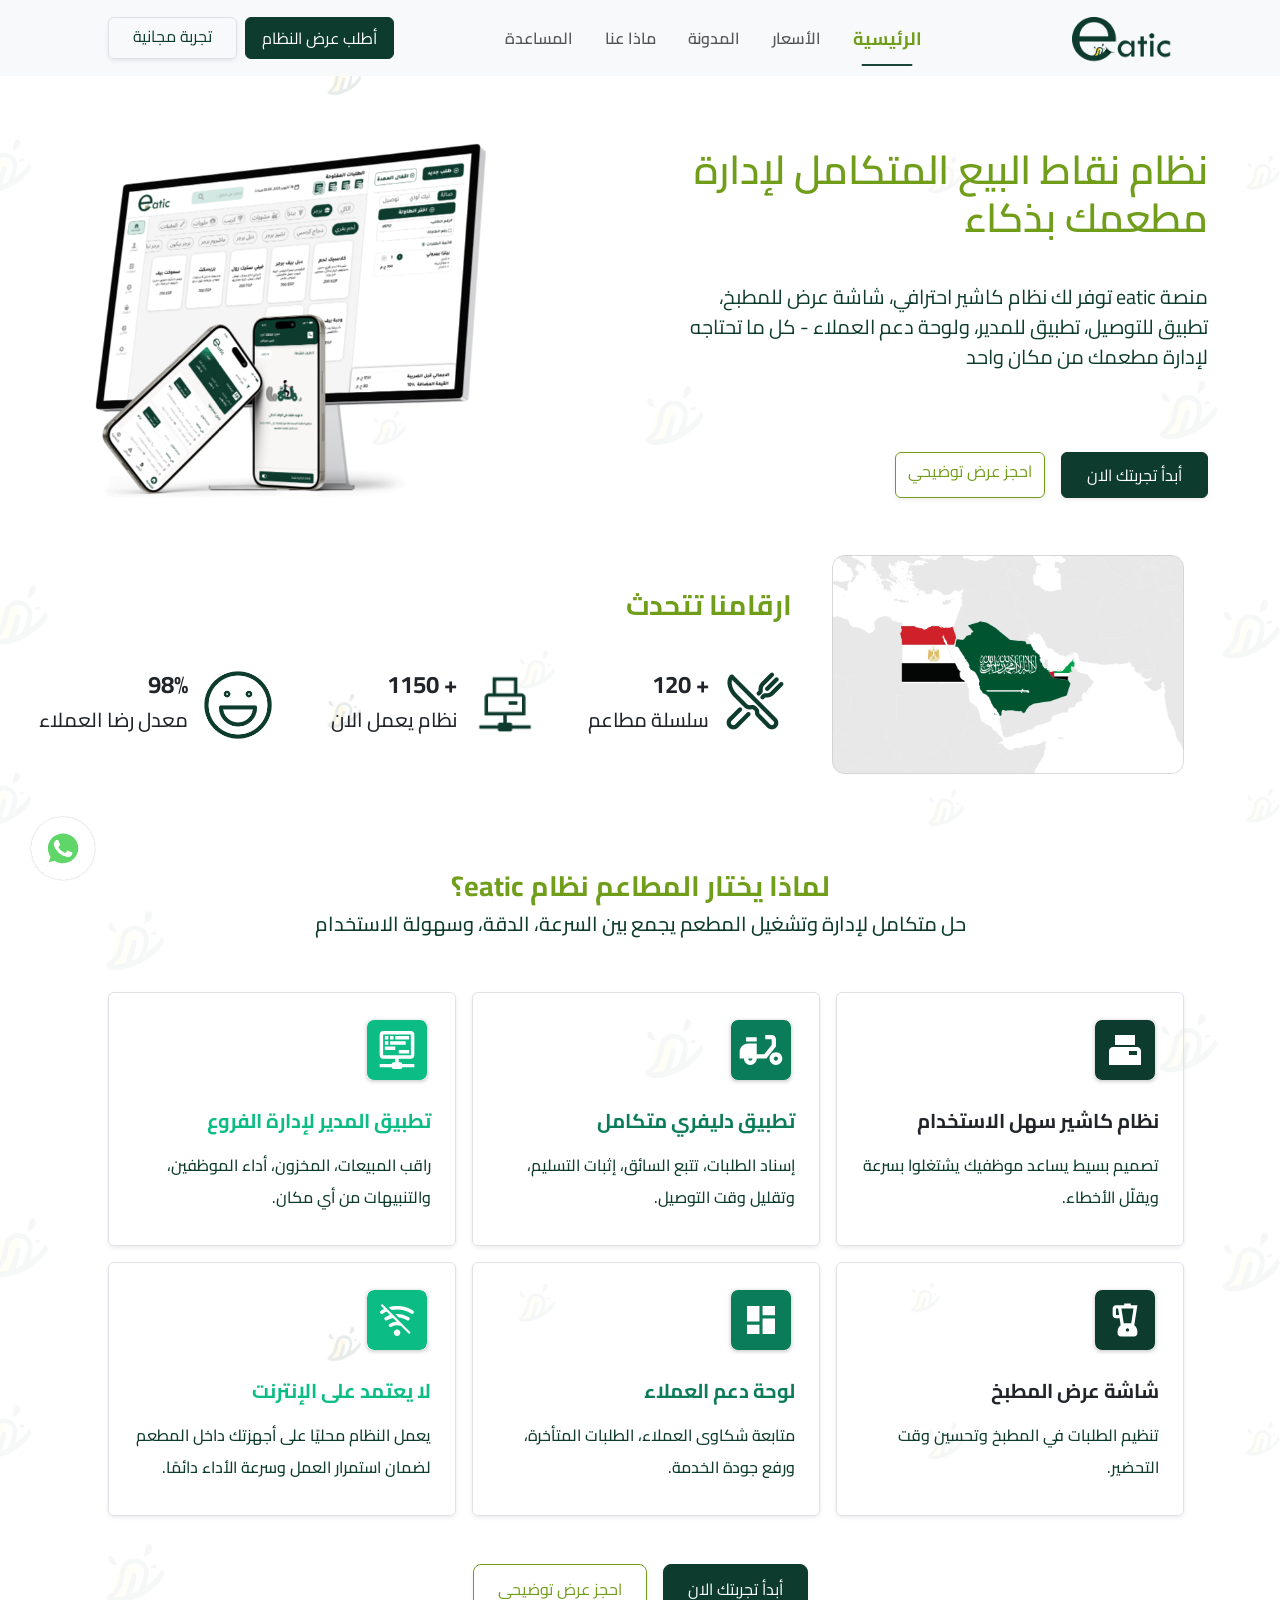
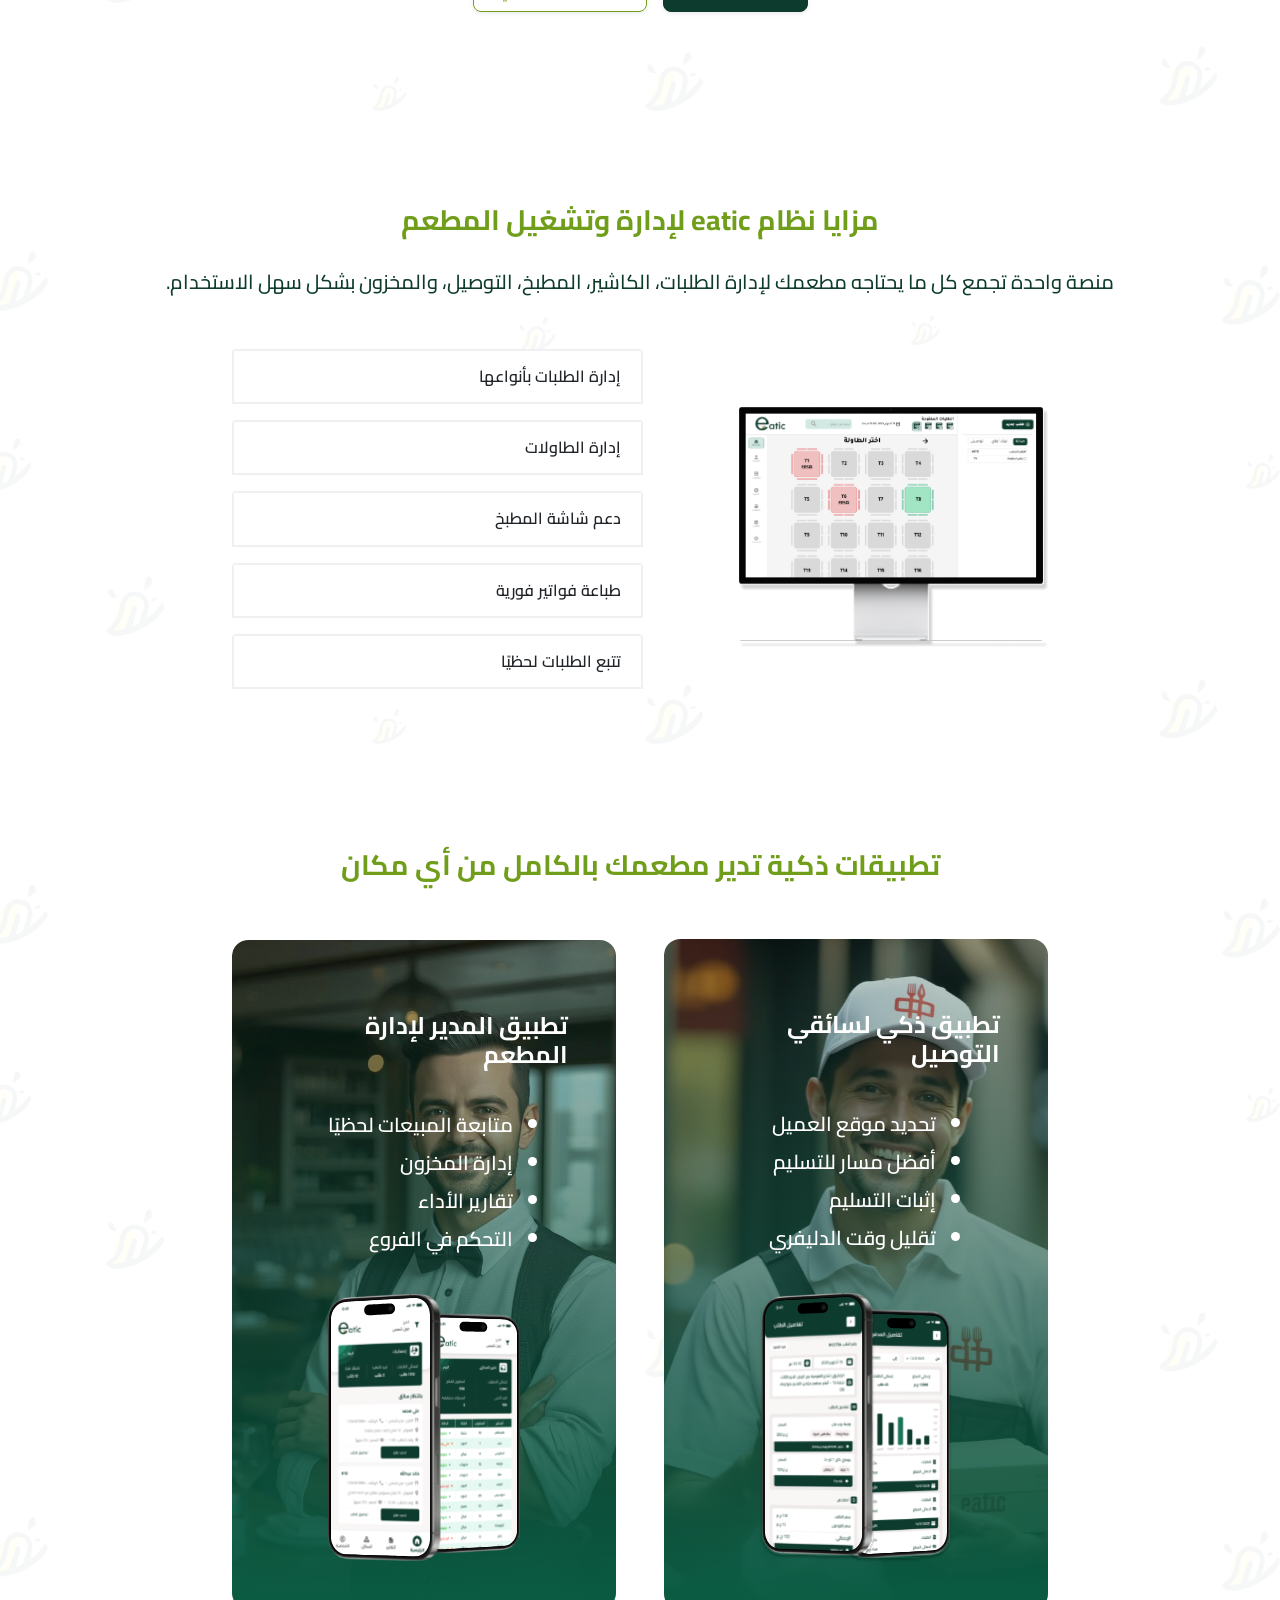
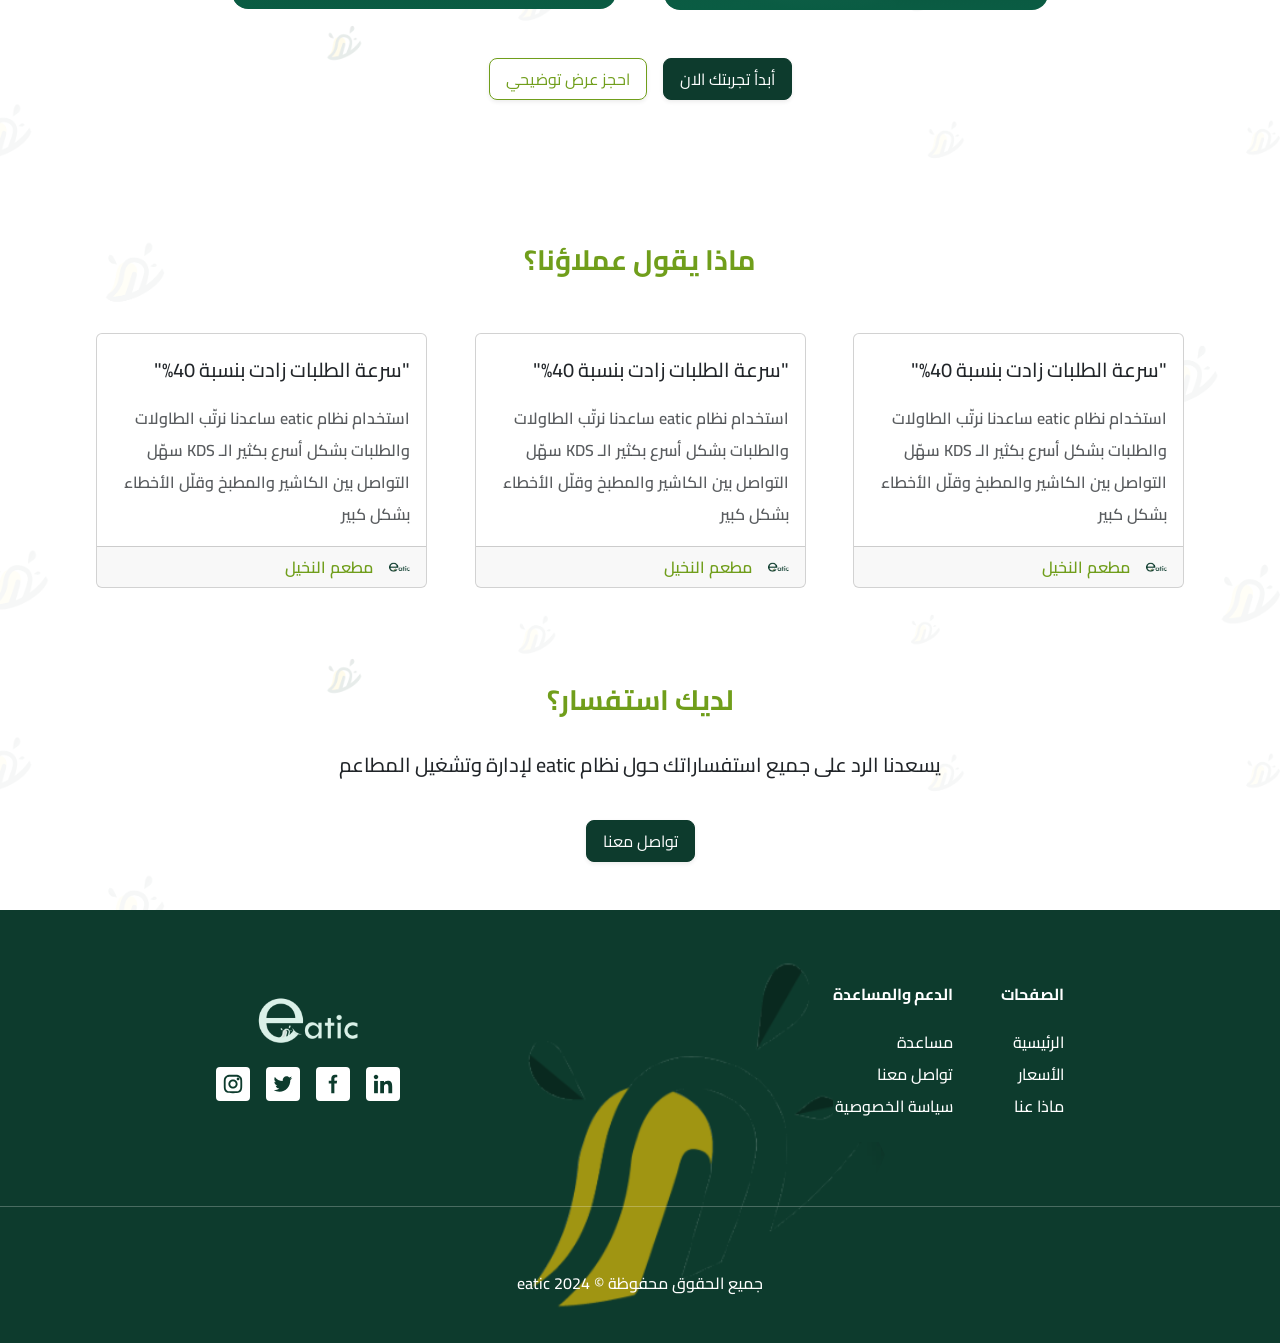
==== index.html @ 649a5062 "add projects" ====
<!DOCTYPE html>
<html lang="en">

<head>
  <meta charset="UTF-8" />
  <link rel="preconnect" href="https://fonts.googleapis.com">
<link rel="preconnect" href="https://fonts.gstatic.com" crossorigin>
<link href="https://fonts.googleapis.com/css2?family=Alegreya:ital,wght@0,400..900;1,400..900&family=Amatic+SC:wght@400;700&family=Cairo:wght@200..1000&family=IBM+Plex+Sans+Arabic:wght@100;200;300;400;500;600;700&family=Open+Sans:ital,wght@0,300..800;1,300..800&family=Roboto:ital,wght@0,100..900;1,100..900&family=Source+Code+Pro:ital,wght@0,200..900;1,200..900&display=swap" rel="stylesheet">
  <link rel="stylesheet" href="css/bootstrap.min.css" />
  <link rel="stylesheet" href="/css/style.css" />
  <title>eatic</title>
</head>

<body>

 




  
    <div id="navbar"></div>
 <a href="https://wa.me/201021179969"
  target="_blank">
  <img src="assets/logos_whatsapp-icon.svg" alt="contact us whatsapp" class="whatsapp-icon" />
 </a>
  <div class="conatiner mt-5">
    <!--Hero Section-->
    <!-- <header
      class="hero d-flex flex-column flex-md-row flex-md-row-reverse justify-content-md-around justify-content-center align-items-center gap-4">
      <div class="box p-md-5">
        <img src="assets/hero_image.png" class="w-100" alt="hero image" />
      </div>

      <div class="left d-flex flex-column justify-content-center p-4 w-fit ">
        <h1 class="text-secondary fw-semibold ">نظام نقاط البيع المتكامل لإدارة مطعمك بذكاء</h1>
        <p class="text-primary fs-5 mt-3">
          منصة eatic توفر لك نظام كاشير احترافي، شاشة عرض للمطبخ، تطبيق للتوصيل،
          تطبيق للمدير، ولوحة دعم العملاء - كل ما تحتاجه لإدارة مطعمك من مكان
          واحد
        </p>
        <div class="d-flex gap-3 mt-5 justify-content-center justify-content-md-start">
          <button class="btn btn-primary btn-lg fw-medium fs-5 px-4 py-2" type="button">
            أبدأ تجربتك الان
          </button>
          <button class="btn btn-outline-success btn-lg fw-medium fs-5 px-4 py-2" type="button">
            احجز عرض توضيحي
          </button>
        </div>
    </header> -->


<header class="hero d-flex flex-column flex-md-row flex-md-row-reverse justify-content-md-around justify-content-center mt-5  pt-5 align-items-center gap-2 gap-md-4">
  <div class="box p-md-5">
    <img src="assets/hero_image.png" class="w-100" alt="hero image">
  </div>

  <div class="left d-flex flex-column justify-content-center p-4 w-fit mb-5 mb-md-2 gap-2 gap-md-3">
    <h1 class="text-secondary fw-semibold">
      نظام نقاط البيع المتكامل لإدارة مطعمك بذكاء
    </h1>

    <p class="text-primary fs-5 mt-3">
      منصة eatic توفر لك نظام كاشير احترافي، شاشة عرض للمطبخ، تطبيق للتوصيل،
      تطبيق للمدير، ولوحة دعم العملاء - كل ما تحتاجه لإدارة مطعمك من مكان واحد
    </p>

    <div class="d-flex gap-2 gap-md-3 mt-5 justify-content-center justify-content-md-start ">
    <button class="btn btn-primary shadow-sm">
      <a href="../pages/price.html" class="text-decoration-none text-white ">أبدأ تجربتك الان</a>
    </button>
    <a href="https://wa.me/201021179969?text=السلام%20عليكم%20%F0%9F%91%8B%0A%0Aحابب%20أحجز%20*موعد%20عرض%20توضيحي%20(ديمو)*%20لنظام%20eatic.%0A%0A%F0%9F%93%85%20المواعيد%20المناسبة%20لي:%0A-%20اليوم%20المفضل:%0A-%20الساعة%20المفضلة:%0A-%20المنطقة%2Fالمدينة:%0A%0A%F0%9F%93%9D%20بياناتي:%0Aالاسم:%0Aاسم%20المطعم:%0Aرقم%20الهاتف:%0Aعدد%20الفروع:%0A%0A%E2%9C%85%20اعمل%20إيه%20قبل%20الموعد:%0A-%20جهّز%20أسئلتك%20(الكاشير%2C%20المطبخ%2C%20التوصيل%2C%20المخزون)%0A-%20حدد%20هل%20الطلب%20هيكون%20داخل%20المطعم%2Fتيك%20أواي%2Fتوصيل%0A-%20قول%20لنا%20لو%20عايز%20الديمو%20اونلاين%20ولا%20زيارة%0A%0A%E2%9D%8C%20متعملش%20إيه:%0A-%20متشاركش%20أي%20بيانات%20حساسة%20زي%20(كلمات%20مرور%2C%20بيانات%20بنكية)%0A-%20متبعتش%20صور%20إيصالات%20فيها%20معلومات%20خاصة%20للعملاء%0A-%20لو%20هتتأخر%20أكتر%20من%2010%20دقايق%20ابعت%20لنا%20قبلها%20%F0%9F%99%8F%0A%0Aفي%20انتظار%20تأكيد%20الموعد%20%E2%9C%85"
  target="_blank" class="btn btn-outline-success shadow-sm">
      احجز عرض توضيحي
    </a>
  </div>
  </div>
</header>


    <!--Hero Section-->

    <!--Numbers Section-->


<div class="numbers d-flex align-items-center justify-content-start me-md-5 pe-md-5 gap-4 mb-5 flex-column flex-md-row">
  <div class="box-number">
    <img src="assets/World Map Pattern.png" class="w-100 me-auto" alt="">
  </div>

  <div class="numbers-content  pe-md-3">
    <h1 class="fs-3 text-secondary fw-bold text-center text-md-end">
      ارقامنا تتحدث
    </h1>

    <div class="items d-flex gap-sm-3 gap-5 pe-sm-2 gap-md-2 mt-5 flex-column flex-sm-row">
      <div class="item d-flex gap-3">
        <div class="item-icon w-25">
          <img src="assets/ion_restaurant-outline.png" class="w-100">
        </div>
        <div class="item-text d-flex flex-column">
          <h3 class="fs-4 fw-bolder">+ 120</h3>
          <h4 class="fs-5">سلسلة مطاعم</h4>
        </div>
      </div>

      <div class="item d-flex gap-3">
        <div class="item-icon w-25">
          <img src="assets/mdi_printer-pos-network-outline.png" class="w-100">
        </div>
        <div class="item-text d-flex flex-column">
          <h3 class="fs-4 fw-bolder">+ 1150</h3>
          <h4 class="fs-5">نظام يعمل الان</h4>
        </div>
      </div>

      <div class="item d-flex gap-3">
        <div class="item-icon w-25">
          <img src="assets/streamline_smiley-happy.png" class="w-100">
        </div>
        <div class="item-text d-flex flex-column">
          <h3 class="fs-4 fw-bolder">98%</h3>
          <h4 class="fs-5">معدل رضا العملاء</h4>
        </div>
      </div>
    </div>
  </div>
</div>


    <!--Numbers Section-->

    <!--why us Section-->

    <!-- <div class="why-us d-flex flex-column justify-content-center  p-5 m-5 ">
      <header class="d-flex flex-column justify-content-center align-content-center text-center gap-4 mb-4">
        <h3 class="text-secondary fw-bold">لماذا يختار المطاعم نظام eatic؟</h3>
        <h5 class=" text-primary">حل متكامل لإدارة وتشغيل المطعم يجمع بين السرعة، الدقة، وسهولة الاستخدام، مع دعم
          محلي وتجربة تشغيل كاملة.</h5>
      </header>
      <div class="items d-flex gap-3 mt-4 flex-wrap">
        <div class="item px-4 py-4 shadow-sm w-3 rounded-2 border border-1 ">
          <img src="assets/mdi_printer-pos.svg" alt="icon">
          <h5 class="mt-4 fs-5 fw-bold">نظام كاشير سهل الاستخدام</h5>
          <h6 class="fs-6 text-primary fw-medium mt-3 lh-lg ">
            تصميم بسيط يساعد موظفيك يشتغلوا بسرعة ويقلّل الأخطاء.
          </h6>
        </div>
        <div class="item px-4 py-4 shadow-sm w-3 rounded-2 border border-1 ">
          <img src="assets/mdi_delivery-dining.svg" alt="icon">
          <h5 class="mt-4 fs-5 fw-bold" style="color: #0B7C59;">تطبيق دليفري متكامل</h5>
          <h6 class="fs-6 text-primary fw-medium mt-3 lh-lg ">
            إسناد الطلبات، تتبع السائق، إثبات التسليم، وتقليل وقت التوصيل.
          </h6>
        </div>
        <div class="item px-4 py-4 shadow-sm w-3 rounded-2 border border-1 ">
          <img src="assets/mdi_network-pos.svg" alt="icon">
          <h5 class="mt-4 fs-5 fw-bold" style="color: #0CBC85;">تطبيق المدير لإدارة الفروع</h5>
          <h6 class="fs-6 text-primary fw-medium mt-3 lh-lg ">
            راقب المبيعات، المخزون، أداء الموظفين، والتنبيهات من أي مكان.
          </h6>
        </div>



        <div class="item px-4 py-4 shadow-sm w-3 rounded-2 border border-1 ">
          <img src="assets/mdi_food-processor.svg" alt="icon">
          <h5 class="mt-4 fs-5 fw-bold">شاشة عرض المطبخ</h5>
          <h6 class="fs-6 text-primary fw-medium mt-3 lh-lg ">
            تنظيم الطلبات في المطبخ وتحسين وقت التحضير.
          </h6>
        </div>
        <div class="item px-4 py-4 shadow-sm w-3 rounded-2 border border-1 ">
          <img src="assets/material-symbols_dashboard.svg" alt="icon">
          <h5 class="mt-4 fs-5 fw-bold" style="color: #0B7C59;">لوحة دعم العملاء</h5>
          <h6 class="fs-6 text-primary fw-medium mt-3 lh-lg ">
            متابعة شكاوى العملاء، الطلبات المتأخرة، ورفع جودة الخدمة.
          </h6>
        </div>
        <div class="item px-4 py-4 shadow-sm w-3 rounded-2 border border-1 ">
          <img src="assets/clarity_no-wifi-solid.svg" alt="icon">
          <h5 class="mt-4 fs-5 fw-bold" style="color: #0CBC85;">لا يعتمد على الإنترنت</h5>
          <h6 class="fs-6 text-primary fw-medium mt-3 lh-lg ">
            يعمل النظام محليًا على أجهزتك داخل المطعم لضمان استمرار العمل وسرعة الأداء دائمًا. </h6>
        </div>
      </div>
      <div class="d-flex gap-3 mt-5 justify-content-center justify-content-md-center">
        <button class="btn btn-primary btn-lg fw-medium fs-5 px-4 py-2" type="button">
          أبدأ تجربتك الان
        </button>
        <button class="btn btn-outline-success btn-lg fw-medium fs-5 px-4 py-2" type="button">
          احجز عرض توضيحي
        </button>
      </div>
    </div> -->
      <div class="why-us d-flex flex-column justify-content-center p-4 p-md-5 m-md-5">
  <div class="text-center gap-4 mb-4">
    <h3 class="text-secondary fw-bold">لماذا يختار المطاعم نظام eatic؟</h3>
    <h5 class="text-primary">
      حل متكامل لإدارة وتشغيل المطعم يجمع بين السرعة، الدقة، وسهولة الاستخدام
    </h5>
  </div>

  <div class="items d-flex gap-3 mt-4 flex-wrap">

  <div class="item px-4 py-4 shadow-sm w-3 rounded-2 border border-1">
    <img src="assets/mdi_printer-pos.svg" alt="icon">
    <h5 class="mt-4 fs-5 fw-bold">نظام كاشير سهل الاستخدام</h5>
    <h6 class="fs-6 text-primary fw-medium mt-3 lh-lg">
      تصميم بسيط يساعد موظفيك يشتغلوا بسرعة ويقلّل الأخطاء.
    </h6>
  </div>

  <div class="item px-4 py-4 shadow-sm w-3 rounded-2 border border-1">
    <img src="assets/mdi_delivery-dining.svg" alt="icon">
    <h5 class="mt-4 fs-5 fw-bold" style="color:#0B7C59">
      تطبيق دليفري متكامل
    </h5>
    <h6 class="fs-6 text-primary fw-medium mt-3 lh-lg">
      إسناد الطلبات، تتبع السائق، إثبات التسليم، وتقليل وقت التوصيل.
    </h6>
  </div>

  <div class="item px-4 py-4 shadow-sm w-3 rounded-2 border border-1">
    <img src="assets/mdi_network-pos.svg" alt="icon">
    <h5 class="mt-4 fs-5 fw-bold" style="color:#0CBC85">
      تطبيق المدير لإدارة الفروع
    </h5>
    <h6 class="fs-6 text-primary fw-medium mt-3 lh-lg">
      راقب المبيعات، المخزون، أداء الموظفين، والتنبيهات من أي مكان.
    </h6>
  </div>

  <div class="item px-4 py-4 shadow-sm w-3 rounded-2 border border-1">
    <img src="assets/mdi_food-processor.svg" alt="icon">
    <h5 class="mt-4 fs-5 fw-bold">شاشة عرض المطبخ</h5>
    <h6 class="fs-6 text-primary fw-medium mt-3 lh-lg">
      تنظيم الطلبات في المطبخ وتحسين وقت التحضير.
    </h6>
  </div>

  <div class="item px-4 py-4 shadow-sm w-3 rounded-2 border border-1">
    <img src="assets/material-symbols_dashboard.svg" alt="icon">
    <h5 class="mt-4 fs-5 fw-bold" style="color:#0B7C59">
      لوحة دعم العملاء
    </h5>
    <h6 class="fs-6 text-primary fw-medium mt-3 lh-lg">
      متابعة شكاوى العملاء، الطلبات المتأخرة، ورفع جودة الخدمة.
    </h6>
  </div>

  <div class="item px-4 py-4 shadow-sm w-3 rounded-2 border border-1">
    <img src="assets/clarity_no-wifi-solid.svg" alt="icon">
    <h5 class="mt-4 fs-5 fw-bold" style="color:#0CBC85">
      لا يعتمد على الإنترنت
    </h5>
    <h6 class="fs-6 text-primary fw-medium mt-3 lh-lg">
      يعمل النظام محليًا على أجهزتك داخل المطعم لضمان استمرار العمل
      وسرعة الأداء دائمًا.
    </h6>
  </div>

</div>


  <div class="d-flex gap-3 mt-5 justify-content-center">
    <a href="price.html" class="btn btn-primary btn-lg shadow-sm">
      
     <span class="fs-6 px-2"> أبدأ تجربتك الان</span>
      

    </a>

    <a href="https://wa.me/201021179969?text=السلام%20عليكم%20%F0%9F%91%8B%0A%0Aحابب%20أحجز%20*موعد%20عرض%20توضيحي%20(ديمو)*%20لنظام%20eatic.%0A%0A%F0%9F%93%85%20المواعيد%20المناسبة%20لي:%0A-%20اليوم%20المفضل:%0A-%20الساعة%20المفضلة:%0A-%20المنطقة%2Fالمدينة:%0A%0A%F0%9F%93%9D%20بياناتي:%0Aالاسم:%0Aاسم%20المطعم:%0Aرقم%20الهاتف:%0Aعدد%20الفروع:%0A%0A%E2%9C%85%20اعمل%20إيه%20قبل%20الموعد:%0A-%20جهّز%20أسئلتك%20(الكاشير%2C%20المطبخ%2C%20التوصيل%2C%20المخزون)%0A-%20حدد%20هل%20الطلب%20هيكون%20داخل%20المطعم%2Fتيك%20أواي%2Fتوصيل%0A-%20قول%20لنا%20لو%20عايز%20الديمو%20اونلاين%20ولا%20زيارة%0A%0A%E2%9D%8C%20متعملش%20إيه:%0A-%20متشاركش%20أي%20بيانات%20حساسة%20زي%20(كلمات%20مرور%2C%20بيانات%20بنكية)%0A-%20متبعتش%20صور%20إيصالات%20فيها%20معلومات%20خاصة%20للعملاء%0A-%20لو%20هتتأخر%20أكتر%20من%2010%20دقايق%20ابعت%20لنا%20قبلها%20%F0%9F%99%8F%0A%0Aفي%20انتظار%20تأكيد%20الموعد%20%E2%9C%85"
  target="_blank" class="btn btn-outline-success btn-lg shadow-sm">
     
           <span class="fs-6 px-2">  احجز عرض توضيحي</span>
    </a>
  </div>
</div>

    <!--why us Section-->

    <!--Featrues Section-->
<div class="featrues d-flex flex-column justify-content-center p-0 m-0 p-md-5 m-md-5 align-items-center">

  <!-- Header -->
  <header class="d-flex flex-column justify-content-center align-content-center text-center gap-4 mt-5 mb-0 px-3">
    <h3 class="text-secondary fw-bold">
      مزايا نظام eatic لإدارة وتشغيل المطعم
    </h3>
    <h5 class="text-primary">
      منصة واحدة تجمع كل ما يحتاجه مطعمك لإدارة الطلبات، الكاشير، المطبخ،
      التوصيل، والمخزون بشكل سهل الاستخدام.
    </h5>
  </header>

  <!-- Content -->
  <div class="content d-flex flex-column flex-md-row gap-5 justify-content-end align-items-center mt-5 w-75">

    <!-- Image -->
    <div class="box w-3 ms-5">
      <img src="assets/Studio-Display.svg" class="w-100" alt="feature image">
    </div>

    <!-- Accordion -->
    <div
      class="accordion accordion-flush w-50 w-100 d-flex flex-column align-items-center"
      id="accordionFlushExample"
    >

      <!-- Item 1 -->
      <div class="accordion-item rounded-4 mb-3 w-100">
        <h2 class="accordion-header">
          <button
            class="accordion-button collapsed fs-6 fw-semibold py-3"
            type="button"
            data-bs-toggle="collapse"
            data-bs-target="#flush-manage"
            aria-expanded="false"
            aria-controls="flush-manage"
          >
            إدارة الطلبات بأنواعها
          </button>
        </h2>
        <div
          id="flush-manage"
          class="accordion-collapse collapse"
          data-bs-parent="#accordionFlushExample"
        >
          <div class="accordion-body bg-primary text-white px-3 py-4 rounded-bottom-3">
            عرض الطاولات، متابعة الحالة، وتحسين سرعة الخدمة داخل المطعم.
            <img
              src="assets/Studio-Display.svg"
              class="w-75 me-auto ms-auto mt-5 pt-2 mobile-iamge"
              alt="feature image"
            >
          </div>
        </div>
      </div>

      <!-- Item 2 -->
      <div class="accordion-item rounded-4 mb-3 w-100">
        <h2 class="accordion-header">
          <button
            class="accordion-button collapsed fs-6 fw-semibold py-3"
            type="button"
            data-bs-toggle="collapse"
            data-bs-target="#flush-table"
            aria-expanded="false"
            aria-controls="flush-table"
          >
            إدارة الطاولات
          </button>
        </h2>
        <div
          id="flush-table"
          class="accordion-collapse collapse"
          data-bs-parent="#accordionFlushExample"
        >
          <div class="accordion-body bg-primary text-white px-3 py-4 rounded-bottom-3">
            عرض الطاولات، متابعة الحالة، وتحسين سرعة الخدمة داخل المطعم.
            <img
              src="assets/Studio-Display.svg"
              class="w-75 me-auto ms-auto mt-5 pt-2 mobile-iamge"
              alt="feature image"
            >
          </div>
        </div>
      </div>

      <!-- Item 3 -->
      <div class="accordion-item rounded-4 mb-3 w-100">
        <h2 class="accordion-header">
          <button
            class="accordion-button collapsed fs-6 fw-semibold py-3"
            type="button"
            data-bs-toggle="collapse"
            data-bs-target="#flush-kitchen"
            aria-expanded="false"
            aria-controls="flush-kitchen"
          >
            دعم شاشة المطبخ
          </button>
        </h2>
        <div
          id="flush-kitchen"
          class="accordion-collapse collapse"
          data-bs-parent="#accordionFlushExample"
        >
          <div class="accordion-body bg-primary text-white px-3 py-4 rounded-bottom-3">
            تنظيم الطلبات في المطبخ وتحسين وقت التحضير.
            <img
              src="assets/Studio-Display.svg"
              class="w-75 me-auto ms-auto mt-5 pt-2 mobile-iamge"
              alt="feature image"
            >
          </div>
        </div>
      </div>

      <!-- Item 4 -->
      <div class="accordion-item rounded-4 mb-3 w-100">
        <h2 class="accordion-header">
          <button
            class="accordion-button collapsed fs-6 fw-semibold py-3"
            type="button"
            data-bs-toggle="collapse"
            data-bs-target="#flush-print"
            aria-expanded="false"
            aria-controls="flush-print"
          >
            طباعة فواتير فورية
          </button>
        </h2>
        <div
          id="flush-print"
          class="accordion-collapse collapse"
          data-bs-parent="#accordionFlushExample"
        >
          <div class="accordion-body bg-primary text-white px-3 py-4 rounded-bottom-3">
            طباعة تلقائية وسريعة للفواتير دون تأخير.
            <img
              src="assets/Studio-Display.svg"
              class="w-75 me-auto ms-auto mt-5 pt-2 mobile-iamge"
              alt="feature image"
            >
          </div>
        </div>
      </div>

      <!-- Item 5 -->
      <div class="accordion-item rounded-4 mb-3 w-100">
        <h2 class="accordion-header">
          <button
            class="accordion-button collapsed fs-6 fw-semibold py-3"
            type="button"
            data-bs-toggle="collapse"
            data-bs-target="#flush-track"
            aria-expanded="false"
            aria-controls="flush-track"
          >
            تتبع الطلبات لحظيًا
          </button>
        </h2>
        <div
          id="flush-track"
          class="accordion-collapse collapse"
          data-bs-parent="#accordionFlushExample"
        >
          <div class="accordion-body bg-primary text-white px-3 py-4 rounded-bottom-3">
            متابعة الطلبات لحظة بلحظة من الكاشير إلى التسليم.
            <img
              src="assets/Studio-Display.svg"
              class="w-75 me-auto ms-auto mt-5 pt-2 mobile-iamge"
              alt="feature image"
            >
          </div>
        </div>
      </div>

    </div>
  </div>
</div>


    <!--Featrues Section-->





    <!--Mange Section-->
   <!-- Mange Section -->
<div class="d-flex flex-column justify-content-center align-content-center text-center gap-4 mb-4 mt-5 pt-5">
  <h3 class="text-secondary fw-bold">
    تطبيقات ذكية تدير مطعمك بالكامل من أي مكان
  </h3>
</div>

<div class="d-flex flex-column flex-md-row align-items-center justify-content-center gap-5 mb-5 mt-5">

  <!-- Delivery App -->
  <div class="delivery d-flex flex-column pt-4 align-items-center text-white gap-4 justify-content-center overflow-hidden py-5 rounded-4">
    <h5 class="mt-5 fs-4 px-5 fw-bold">
      تطبيق ذكي لسائقي التوصيل
    </h5>

    <ul class="">
      <li class="fs-5 pt-2 fw-semibold ">تحديد موقع العميل</li>
      <li class="fs-5 pt-2 fw-semibold ">أفضل مسار للتسليم</li>
      <li class="fs-5 pt-2 fw-semibold ">إثبات التسليم</li>
      <li class="fs-5 pt-2 fw-semibold ">تقليل وقت الدليفري</li>
    </ul>

    <div class="con w-50 position-relative">
      <img
        src="assets/deliveryapps.svg"
        alt="delivery app"
        class="position-relative hover-apps w-100"
      >
    </div>
  </div>

  <!-- Manager App -->
  <div class="manger d-flex flex-column pt-4 align-items-center text-white gap-4 justify-content-center overflow-hidden py-5 rounded-4">
    <h5 class="mt-5 fs-4 px-5 fw-bold">
      تطبيق المدير لإدارة المطعم
    </h5>

    <ul class="">
      <li class="fs-5 pt-2 fw-semibold ">متابعة المبيعات لحظيًا</li>
      <li class="fs-5 pt-2 fw-semibold ">إدارة المخزون</li>
      <li class="fs-5 pt-2 fw-semibold ">تقارير الأداء</li>
      <li class="fs-5 pt-2 fw-semibold ">التحكم في الفروع</li>
    </ul>

    <div class="con w-50 position-relative">
      <img
        src="assets/mangerapps.svg"
        alt="manager app"
        class="position-relative hover-apps w-100"
      >
    </div>
  </div>

</div>

<!-- Buttons -->
<div class="d-flex gap-3 mt-5 justify-content-center mb-5 pb-5">
  <a href="price.html" class="btn btn-primary btn-lg fw-normal fs-6 shadow-sm">
    أبدأ تجربتك الان
  </a>
  <a
    href="https://wa.me/201021179969?text=السلام%20عليكم%20%F0%9F%91%8B%0A%0Aحابب%20أحجز%20*موعد%20عرض%20توضيحي%20(ديمو)*%20لنظام%20eatic.%0A%0A%F0%9F%93%85%20المواعيد%20المناسبة%20لي:%0A-%20اليوم%20المفضل:%0A-%20الساعة%20المفضلة:%0A-%20المنطقة%2Fالمدينة:%0A%0A%F0%9F%93%9D%20بياناتي:%0Aالاسم:%0Aاسم%20المطعم:%0Aرقم%20الهاتف:%0Aعدد%20الفروع:%0A%0A%E2%9C%85%20اعمل%20إيه%20قبل%20الموعد:%0A-%20جهّز%20أسئلتك%20(الكاشير%2C%20المطبخ%2C%20التوصيل%2C%20المخزون)%0A-%20حدد%20هل%20الطلب%20هيكون%20داخل%20المطعم%2Fتيك%20أواي%2Fتوصيل%0A-%20قول%20لنا%20لو%20عايز%20الديمو%20اونلاين%20ولا%20زيارة%0A%0A%E2%9D%8C%20متعملش%20إيه:%0A-%20متشاركش%20أي%20بيانات%20حساسة%20زي%20(كلمات%20مرور%2C%20بيانات%20بنكية)%0A-%20متبعتش%20صور%20إيصالات%20فيها%20معلومات%20خاصة%20للعملاء%0A-%20لو%20هتتأخر%20أكتر%20من%2010%20دقايق%20ابعت%20لنا%20قبلها%20%F0%9F%99%8F%0A%0Aفي%20انتظار%20تأكيد%20الموعد%20%E2%9C%85"
  target="_blank"
    class="btn btn-outline-success btn-lg fw-normal fs-6 shadow-sm"
  >
    احجز عرض توضيحي
  </a>
</div>

    <!--Mange Section-->
    <!--Clints Section-->
      <!-- Clients Section -->
<div class="d-flex flex-column justify-content-center align-content-center text-center gap-4 mb-4 mt-5 pt-5">
  <h3 class="text-secondary fw-bold">
    ماذا يقول عملاؤنا؟
  </h3>
</div>

<div class="d-flex gap-5 flex-column flex-md-row align-items-center justify-content-center mx-4 p-0 mt-md-5 mx-md-5 px-md-5">

  <!-- Card 1 -->
  <div class="card w-100 w-3 p-0">
    <div class="card-body p-2">
      <h5 class="card-title px-2 py-3">
        "سرعة الطلبات زادت بنسبة 40%"
      </h5>
      <h6 class="card-subtitle mb-2 text-body-secondary px-2 fs-6 lh-lg fw-semibold">
        استخدام نظام eatic ساعدنا نرتّب الطاولات والطلبات بشكل أسرع بكثير
        الـ KDS سهّل التواصل بين الكاشير والمطبخ وقلّل الأخطاء بشكل كبير
      </h6>
    </div>

    <div class="card-footer text-body-secondary d-flex align-items-center gap-3">
      <img src="assets/logo.png" class="logoClint" alt="client logo">
      <p class="m-0 fw-semibold text-secondary">
        مطعم النخيل
      </p>
    </div>
  </div>

  <!-- Card 2 -->
  <div class="card w-100 w-3 p-0">
    <div class="card-body p-2">
      <h5 class="card-title px-2 py-3">
        "سرعة الطلبات زادت بنسبة 40%"
      </h5>
      <h6 class="card-subtitle mb-2 text-body-secondary px-2 fs-6 lh-lg fw-semibold">
        استخدام نظام eatic ساعدنا نرتّب الطاولات والطلبات بشكل أسرع بكثير
        الـ KDS سهّل التواصل بين الكاشير والمطبخ وقلّل الأخطاء بشكل كبير
      </h6>
    </div>

    <div class="card-footer text-body-secondary d-flex align-items-center gap-3">
      <img src="assets/logo.png" class="logoClint" alt="client logo">
      <p class="m-0 fw-semibold text-secondary">
        مطعم النخيل
      </p>
    </div>
  </div>

  <!-- Card 3 -->
  <div class="card w-100 w-3 p-0">
    <div class="card-body p-2">
      <h5 class="card-title px-2 py-3">
        "سرعة الطلبات زادت بنسبة 40%"
      </h5>
      <h6 class="card-subtitle mb-2 text-body-secondary px-2 fs-6 lh-lg fw-semibold">
        استخدام نظام eatic ساعدنا نرتّب الطاولات والطلبات بشكل أسرع بكثير
        الـ KDS سهّل التواصل بين الكاشير والمطبخ وقلّل الأخطاء بشكل كبير
      </h6>
    </div>

    <div class="card-footer text-body-secondary d-flex align-items-center gap-3">
      <img src="assets/logo.png" class="logoClint" alt="client logo">
      <p class="m-0 fw-semibold text-secondary">
        مطعم النخيل
      </p>
    </div>
  </div>

</div>


    <!--Clints Section-->


    <!--Contact Section-->

    <!-- Contact Section -->
<div class="d-flex flex-column justify-content-center align-content-center align-items-center text-center gap-4 mb-4 mt-5 pt-5">
  <h3 class="text-secondary fw-bold">
    لديك استفسار؟
  </h3>

  <p class="text-btn-primary fw-medium fs-5 px-3 mx-md-5">
    يسعدنا الرد على جميع استفساراتك حول نظام eatic لإدارة وتشغيل المطاعم
  </p>

  <button
    class="btn btn-primary btn-lg fw-meduim fs-6 shadow-sm w-auto"
    type="button"
    onclick="openTrialModal()"
  >
    تواصل معنا
  </button>
</div>

    <!--Contact Section-->
  </div>

  <div id="footer"></div>


  <script src="js/scroll-animations.js"></script>
  <script src="js/include.js"></script>
  <script src="js/main.js"></script>
  <script src="js/active-link.js"></script>
  <script src="js/bootstrap.bundle.min.js"></script>
</body>

</html>
---- css/style.css ----
.whatsapp-icon{
     position: fixed;
    left: 30px;
    bottom: 19px;
    width: 66px;
}

:root {
 --bs-primary: #0D3B2D;
  --bs-primary-rgb: 13, 59, 45;

  --bs-secondary: #709E1B;
  --bs-secondary-rgb: 112, 158, 27;

  --bs-font-sans-serif: 'Cairo', sans-serif;

 
  color-scheme: light;

  line-height: 1.5;
  font-weight: 400;
     direction: rtl;
  color: rgba(255, 255, 255, 0.87);
}
.btn-primary {
  --bs-btn-bg: var(--bs-primary);
  --bs-btn-border-color: var(--bs-primary);
  --bs-btn-hover-bg: #0b2f24;
  --bs-btn-hover-border-color: #0b2f24;
  --bs-btn-active-bg: #09251c;
  --bs-btn-active-border-color: #09251c;
}

.btn-outline-success {
  --bs-btn-color: #709E1B;
  --bs-btn-border-color: #709E1B;
  --bs-btn-hover-bg: #709E1B;
  --bs-btn-hover-border-color: #709E1B;
  --bs-btn-hover-color: #fff;
}


.bg-primary {
  background-color: var(--bs-primary) !important;
}

.bg-secondary {
  background-color: var(--bs-secondary) !important;
}


.text-primary {
  color: var(--bs-primary) !important;
}

.text-secondary {
  color: var(--bs-secondary) !important;
}


.navbar-nav .nav-link.active, .navbar-nav .nav-link.show{
     color: #709E1B !important;
     font-weight: 700 !important;   
}


.w-3{
     width: 32%;
}

.navbar-nav .nav-link.active, .navbar-nav .nav-link.show{
     font-size: large;
     font-weight: 500;
}
img.logo {
    width: 100px;
}


body{
     background-image: url('/assets/bg_hero.png');
     background-repeat: repeat-y;
     background-clip: border-box;
     background-position: right center;
     background-size: contain;
     font-family: var(--bs-font-sans-serif);
     
}



div.box{
     width:38%;
}
div.box-number{
     width:32%;
}


div.left{
         width: 45%;
}


header.hero div.left div.d-flex button{
  padding: 10px 25px;

}

button:hover,
.btn:hover{
      transform: scale(1.05) !important;
      transition: all 0.4s linear !important;
      background-color: #709E1B !important;
      color: #fff !important;
      border: none !important;
}


.accordion-button::after{
     content: '';
     display: none;
}


.accordion-header{
     
     border: 2px solid #eff0f1;
     border-radius: 3px !important;
}
.accordion-item{
     border:none !important
}

.accordion-header button:hover{
     transform:scale(1); ;
      box-shadow: 0 0px 10px #365067;
      transition: all 0.3s linear;
      background-color: #709E1B !important;
      border-radius: 4px;
      border: 3px !important;
      color: white;
}

.accordion-item :not(.collapsed){
     background-color: #0D3B2D !important;
     color: white !important;
     border-radius: 4px 4px 0px 0px !important;
     
}

.accordion-body{
     background-image: url('/assets/brand.svg');
     background-repeat: no-repeat;
     background-position: center left;
    
}


.mobile-iamge{
     display: none;
}
 .featrues div.box{
     width:75%;
}

.delivery{
     background-image: url('/assets/bg_delivery.svg');
     

}

.manger{
     background-image: url('/assets/bg_manger.svg');
     
}

.manger,.delivery{
     background-size: cover;
     background-repeat: no-repeat;
     width: 30%;
}

.hover-apps:hover {
     transform: scale(1.05);
     transition: all .3s linear;
     
}

.logoClint{
     width:7%;
}


footer{
     background-image: url('/assets/brand.svg');
     background-repeat: no-repeat;
     background-position: center;
     background-size: contain;
     
}






header.hero-price{
     
     margin: 120px 0px  30px 0px!important;
}



.nav-pills .nav-link.active{
     border-radius: 55px !important;
     padding-inline: 30px;
}



div.most-saller {
  position: relative;
  z-index: 1;
}

.most-saller::before {
  content: "";
  position: absolute;
  inset: 0;
  background-image: url('/assets/brand.svg');
  background-repeat: no-repeat;
  background-position: center;
  background-size: 50%;
  opacity: 0.25;
  z-index: -1;
  pointer-events: none;
}


input::placeholder {
  text-align: right;
}

.form-select {
     direction: rtl !important;
    background-position: left 0.75rem center !important;
    padding-left: 1rem !important;
    padding-right: 0.75rem !important;
}

.navbar .nav-link {
  position: relative;
  transition: color 0.25s ease, transform 0.25s ease;
  color: var(--bs-navbar-color);
}
.navbar .nav-link::after {
  content: "";
  position: absolute;
  left: 50%;
  bottom: -6px;
  transform: translateX(-50%) scaleX(0);
  transform-origin: center;
  width: 60%;
  height: 2px;
  background: var(--bs-primary);
  transition: transform 0.25s ease;
  border-radius: 2px;
  opacity: 0.95;
}
.navbar .nav-link:hover {
  color: var(--bs-secondary);
}
.navbar .nav-link:hover::after,
.navbar .nav-link.active::after {
  transform: translateX(-50%) scaleX(1);
}

.navbar .nav-link:hover {
  transform: translateY(-2px);
}



.custom-number-input {
  position: relative;
  direction: rtl;
}

.custom-number-input input {
  padding-left: 40px; 
  height: 44px;
}

.custom-number-input input::-webkit-inner-spin-button,
.custom-number-input input::-webkit-outer-spin-button {
  -webkit-appearance: none;
  margin: 0;
}
.custom-number-input input {
  -moz-appearance: textfield;
}


input[type="number"]::-webkit-inner-spin-button,
input[type="number"]::-webkit-outer-spin-button {
  -webkit-appearance: none;
  margin: 0;
}

input[type="number"] {
  -moz-appearance: textfield;
}



.custom-number-input .arrows button {
  background: transparent;
  border: none;
  padding: 2px;
  cursor: pointer;
}

.custom-number-input .arrows img {
  width: 14px;
  height: 14px;
}



input.rname {
         padding-left: 0px;
}



.phone-container-ltr {
  direction: ltr;
  width: 75%;
}

.phone-input-rtl {
  direction: rtl;
  text-align: right;
  padding-left: 50px !important; /* مساحة العلم */
}

.react-tel-input .flag-dropdown {
  left: 0 !important;
  right: auto !important;
}

.react-tel-input .form-control {
  height: 48px;
}





@media screen and (max-width: 768px) {
     div.box{
          width:80%;
     }
     div.box-number{
          width:80%;
     }
     div.left{
          width: 100%;
          text-align: center;
     }

     .mobile-iamge{
          display: block;
          width: 60% !important;
     }
     div.numbers div.box{
     width: 80%;
     }

     div.content div.box{
          display: none;
     }



     div.most-saller{
          width: 80%;
     }

     div.most-saller{
          width: 80%;
          margin-top: 30px;
     }
     div.pri{
          width: 80% !important;
     }
    
}


@media screen and (max-width: 992px){
         .w-3{
     width: 100%;
}
 .delivery,.manger{
          width: 90% !important;
     }
}
/* ------------------------------ */
/* Scroll-on-view animations ⚡️ */
/* Lightweight, uses IntersectionObserver and transforms only for best performance */

.animate-on-scroll{
  opacity: 0;
  transform: translateY(20px);
  transition: opacity 600ms cubic-bezier(.2,.8,.2,1), transform 600ms cubic-bezier(.2,.8,.2,1);
  will-change: opacity, transform;
}

/* direction / type modifiers */
.animate-on-scroll[data-animate="fade-left"]{ transform: translateX(-20px); }
.animate-on-scroll[data-animate="fade-right"]{ transform: translateX(20px); }
.animate-on-scroll[data-animate="zoom-in"]{ transform: scale(0.95); }

/* visible state */
.animate-on-scroll.in-view{
  opacity: 1;
  transform: none;
}

/* respect reduced motion */
@media (prefers-reduced-motion: reduce){
  .animate-on-scroll, .animate-on-scroll.in-view{
    transition: none !important;
    transform: none !important;
    opacity: 1 !important;
  }
}

/* small helper for stagger via data-delay, e.g. data-delay="100ms" */
.animate-on-scroll[data-delay]{
  transition-delay: var(--scroll-delay, 0ms);
}
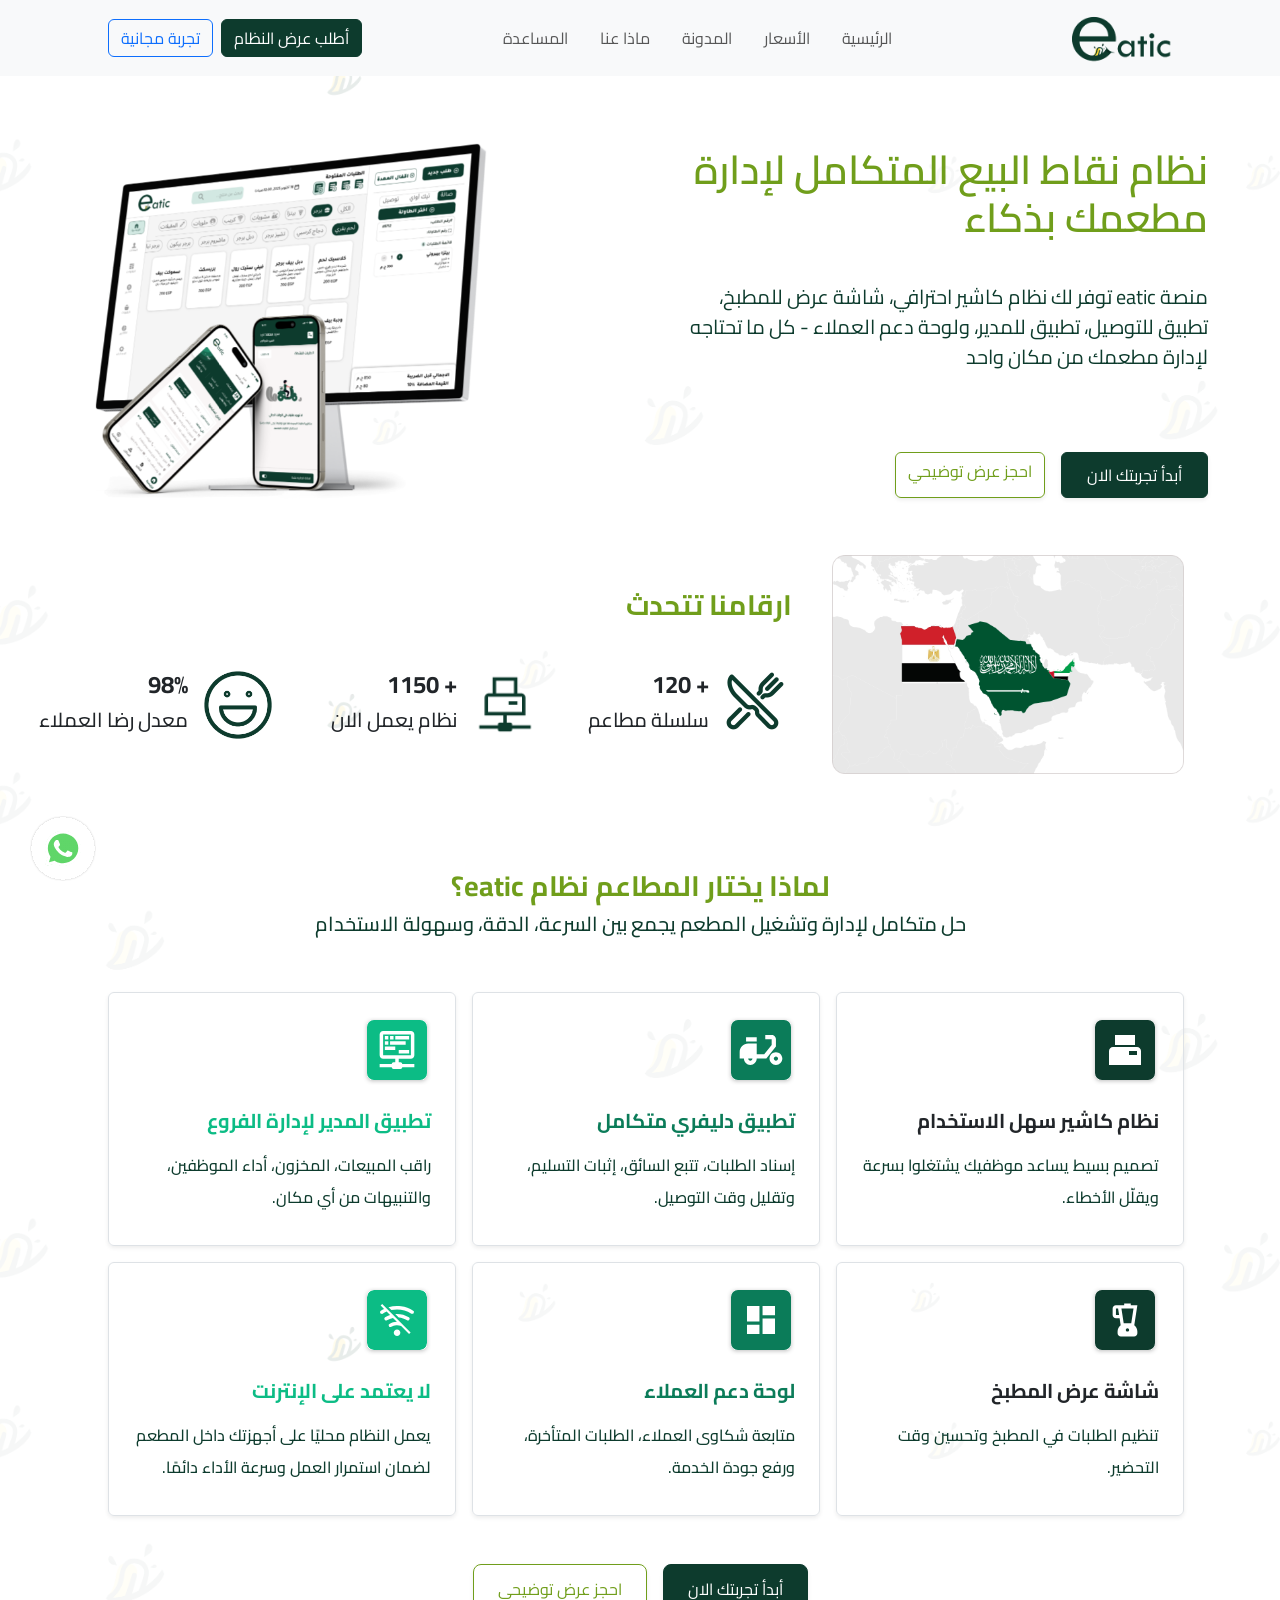
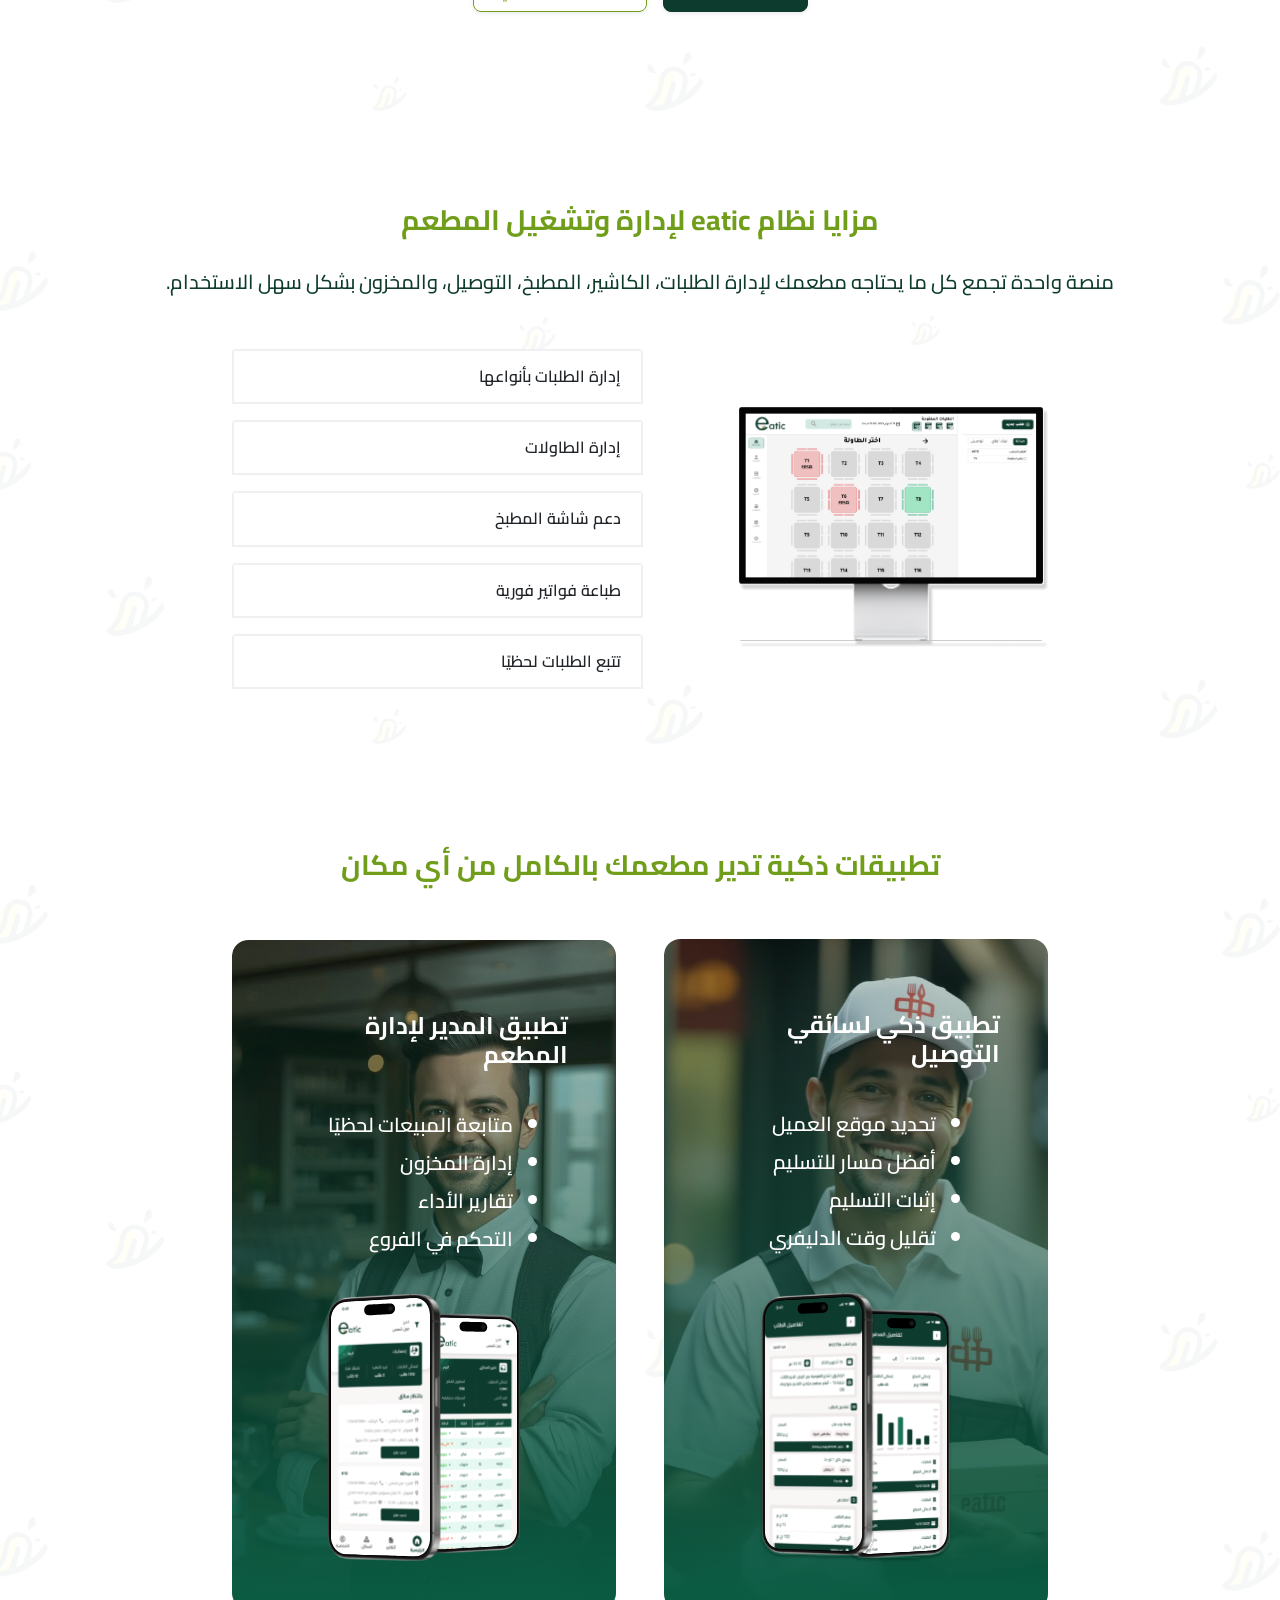
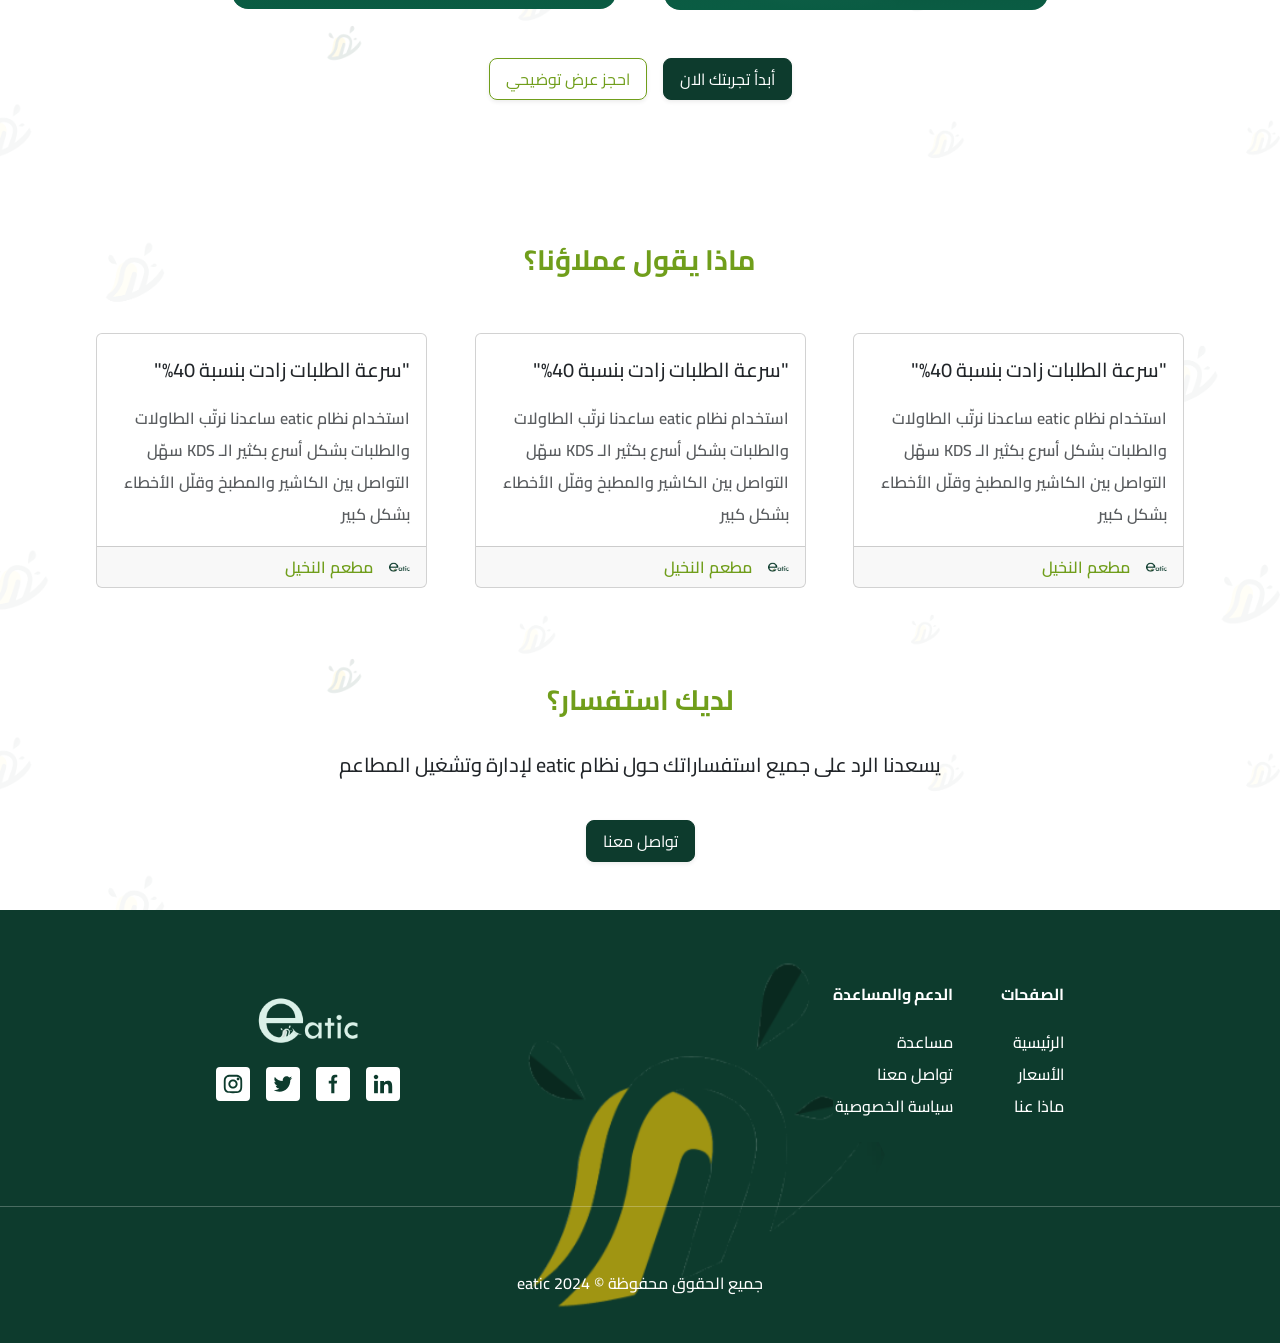
==== commit 59527252: "change some  paths" ====
--- a/index.html
+++ b/index.html
@@ -1,13 +1,13 @@
 <!DOCTYPE html>
-<html lang="en">
+<html lang="ar">
 
 <head>
   <meta charset="UTF-8" />
   <link rel="preconnect" href="https://fonts.googleapis.com">
 <link rel="preconnect" href="https://fonts.gstatic.com" crossorigin>
 <link href="https://fonts.googleapis.com/css2?family=Alegreya:ital,wght@0,400..900;1,400..900&family=Amatic+SC:wght@400;700&family=Cairo:wght@200..1000&family=IBM+Plex+Sans+Arabic:wght@100;200;300;400;500;600;700&family=Open+Sans:ital,wght@0,300..800;1,300..800&family=Roboto:ital,wght@0,100..900;1,100..900&family=Source+Code+Pro:ital,wght@0,200..900;1,200..900&display=swap" rel="stylesheet">
-  <link rel="stylesheet" href="css/bootstrap.min.css" />
-  <link rel="stylesheet" href="/css/style.css" />
+  <link rel="stylesheet" href="./css/bootstrap.min.css" />
+  <link rel="stylesheet" href="./css/style.css" />
   <title>eatic</title>
 </head>
 
@@ -22,7 +22,7 @@
     <div id="navbar"></div>
  <a href="https://wa.me/201021179969"
   target="_blank">
-  <img src="assets/logos_whatsapp-icon.svg" alt="contact us whatsapp" class="whatsapp-icon" />
+  <img src="./assets/logos_whatsapp-icon.svg" alt="contact us whatsapp" class="whatsapp-icon" />
  </a>
   <div class="conatiner mt-5">
     <!--Hero Section-->
@@ -67,7 +67,7 @@
 
     <div class="d-flex gap-2 gap-md-3 mt-5 justify-content-center justify-content-md-start ">
     <button class="btn btn-primary shadow-sm">
-      <a href="../pages/price.html" class="text-decoration-none text-white ">أبدأ تجربتك الان</a>
+      <a href="./pages/price.html" class="text-decoration-none text-white ">أبدأ تجربتك الان</a>
     </button>
     <a href="https://wa.me/201021179969?text=السلام%20عليكم%20%F0%9F%91%8B%0A%0Aحابب%20أحجز%20*موعد%20عرض%20توضيحي%20(ديمو)*%20لنظام%20eatic.%0A%0A%F0%9F%93%85%20المواعيد%20المناسبة%20لي:%0A-%20اليوم%20المفضل:%0A-%20الساعة%20المفضلة:%0A-%20المنطقة%2Fالمدينة:%0A%0A%F0%9F%93%9D%20بياناتي:%0Aالاسم:%0Aاسم%20المطعم:%0Aرقم%20الهاتف:%0Aعدد%20الفروع:%0A%0A%E2%9C%85%20اعمل%20إيه%20قبل%20الموعد:%0A-%20جهّز%20أسئلتك%20(الكاشير%2C%20المطبخ%2C%20التوصيل%2C%20المخزون)%0A-%20حدد%20هل%20الطلب%20هيكون%20داخل%20المطعم%2Fتيك%20أواي%2Fتوصيل%0A-%20قول%20لنا%20لو%20عايز%20الديمو%20اونلاين%20ولا%20زيارة%0A%0A%E2%9D%8C%20متعملش%20إيه:%0A-%20متشاركش%20أي%20بيانات%20حساسة%20زي%20(كلمات%20مرور%2C%20بيانات%20بنكية)%0A-%20متبعتش%20صور%20إيصالات%20فيها%20معلومات%20خاصة%20للعملاء%0A-%20لو%20هتتأخر%20أكتر%20من%2010%20دقايق%20ابعت%20لنا%20قبلها%20%F0%9F%99%8F%0A%0Aفي%20انتظار%20تأكيد%20الموعد%20%E2%9C%85"
   target="_blank" class="btn btn-outline-success shadow-sm">
@@ -264,7 +264,7 @@
 
 
   <div class="d-flex gap-3 mt-5 justify-content-center">
-    <a href="price.html" class="btn btn-primary btn-lg shadow-sm">
+    <a href="./pages/price.html" class="btn btn-primary btn-lg shadow-sm">
       
      <span class="fs-6 px-2"> أبدأ تجربتك الان</span>
       
@@ -528,7 +528,7 @@
 
 <!-- Buttons -->
 <div class="d-flex gap-3 mt-5 justify-content-center mb-5 pb-5">
-  <a href="price.html" class="btn btn-primary btn-lg fw-normal fs-6 shadow-sm">
+  <a href="./pages/price.html" class="btn btn-primary btn-lg fw-normal fs-6 shadow-sm">
     أبدأ تجربتك الان
   </a>
   <a
--- a/css/style.css
+++ b/css/style.css
@@ -78,7 +78,7 @@
 
 
 body{
-     background-image: url('/assets/bg_hero.png');
+     background-image: url('../assets/bg_hero.png');
      background-repeat: repeat-y;
      background-clip: border-box;
      background-position: right center;
@@ -150,7 +150,7 @@
 }
 
 .accordion-body{
-     background-image: url('/assets/brand.svg');
+     background-image: url('../assets/brand.svg');
      background-repeat: no-repeat;
      background-position: center left;
     
@@ -165,13 +165,13 @@
 }
 
 .delivery{
-     background-image: url('/assets/bg_delivery.svg');
+     background-image: url('../assets/bg_delivery.svg');
      
 
 }
 
 .manger{
-     background-image: url('/assets/bg_manger.svg');
+     background-image: url('../assets/bg_manger.svg');
      
 }
 
@@ -193,7 +193,7 @@
 
 
 footer{
-     background-image: url('/assets/brand.svg');
+     background-image: url('../assets/brand.svg');
      background-repeat: no-repeat;
      background-position: center;
      background-size: contain;
@@ -228,7 +228,7 @@
   content: "";
   position: absolute;
   inset: 0;
-  background-image: url('/assets/brand.svg');
+  background-image: url('../assets/brand.svg');
   background-repeat: no-repeat;
   background-position: center;
   background-size: 50%;
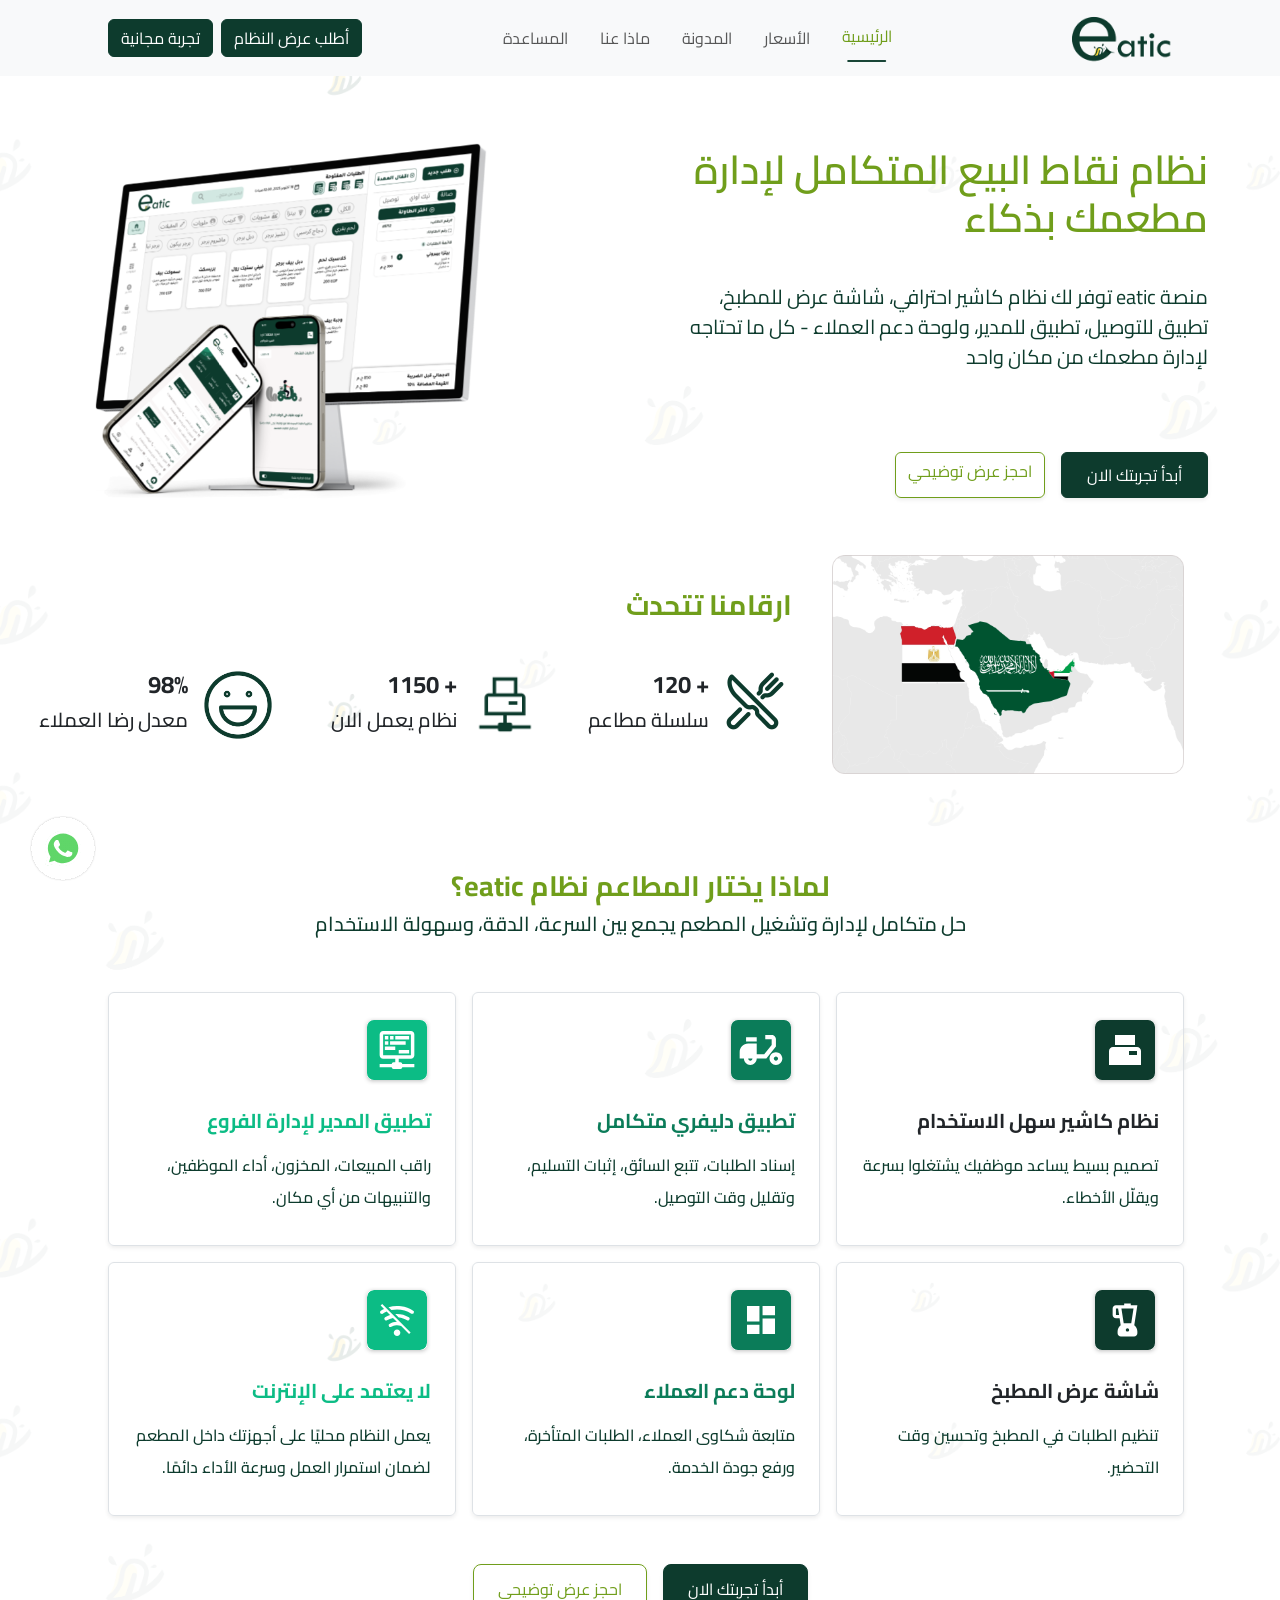
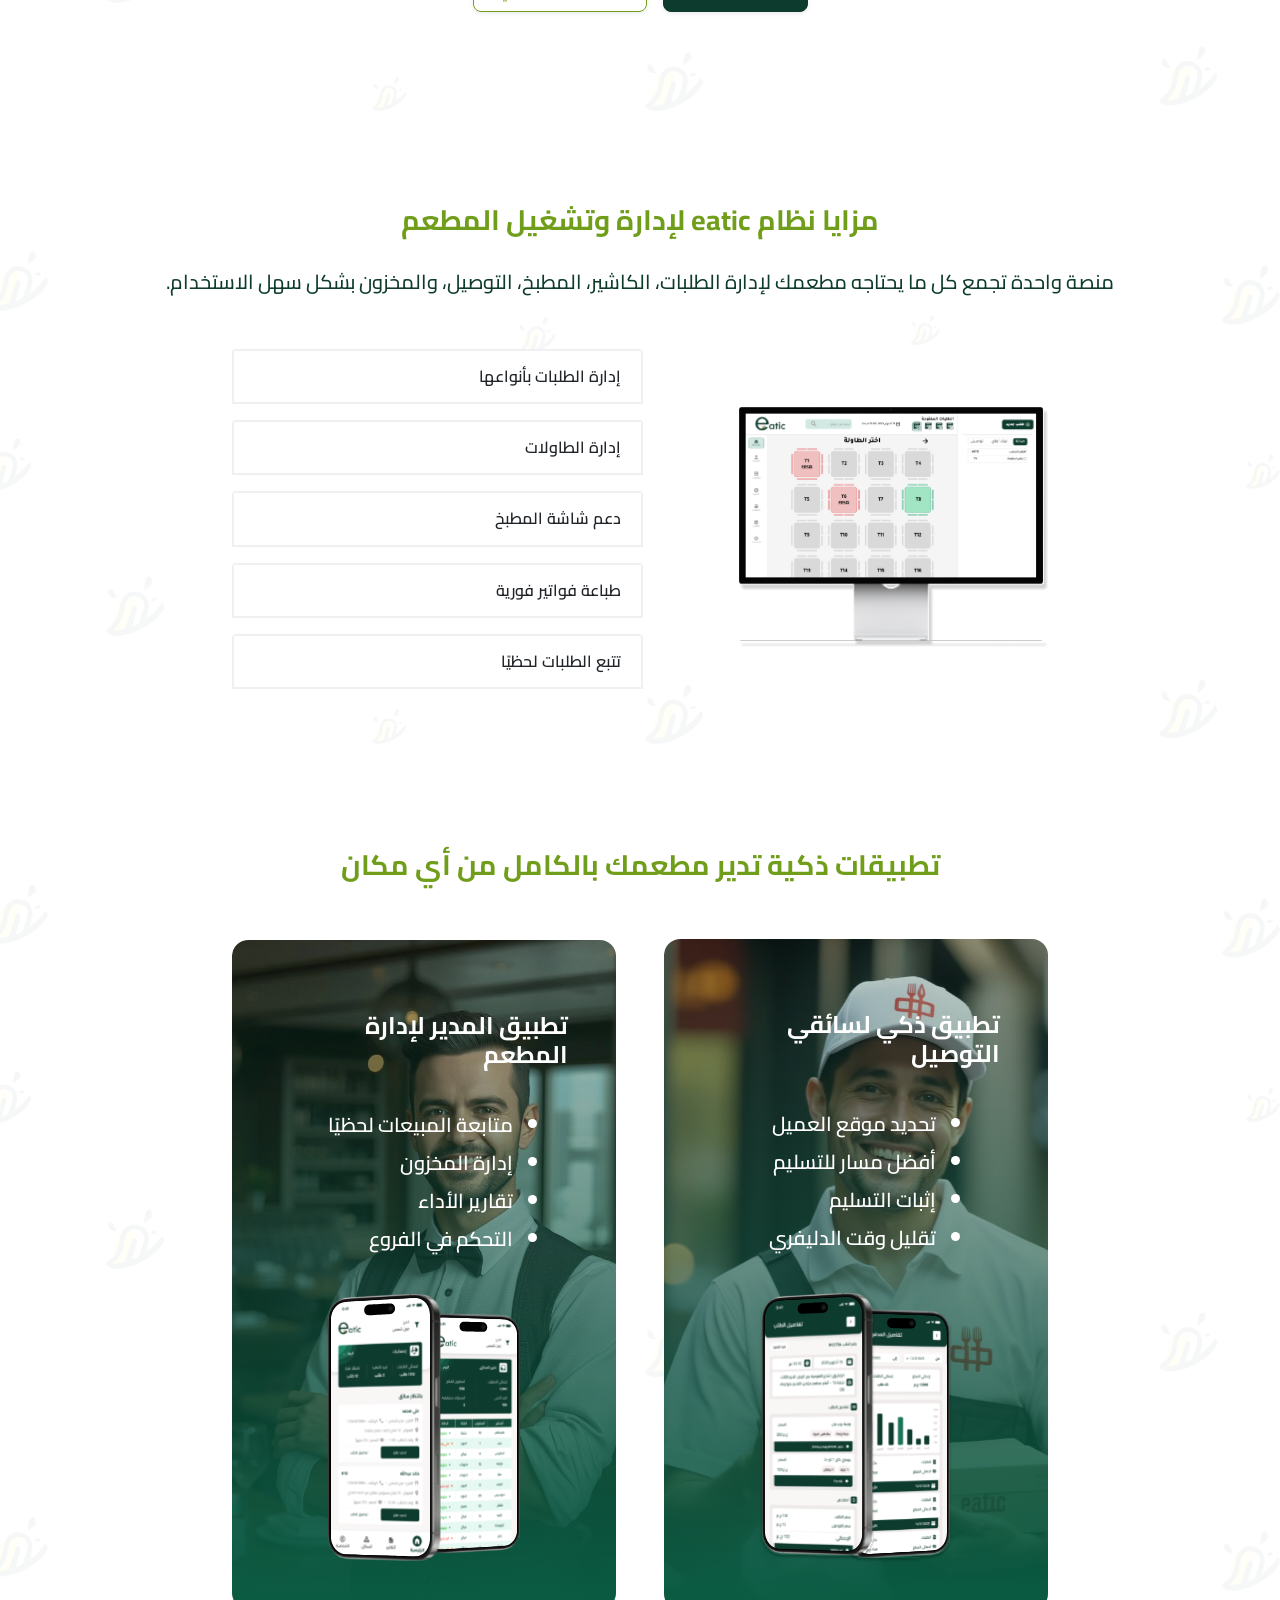
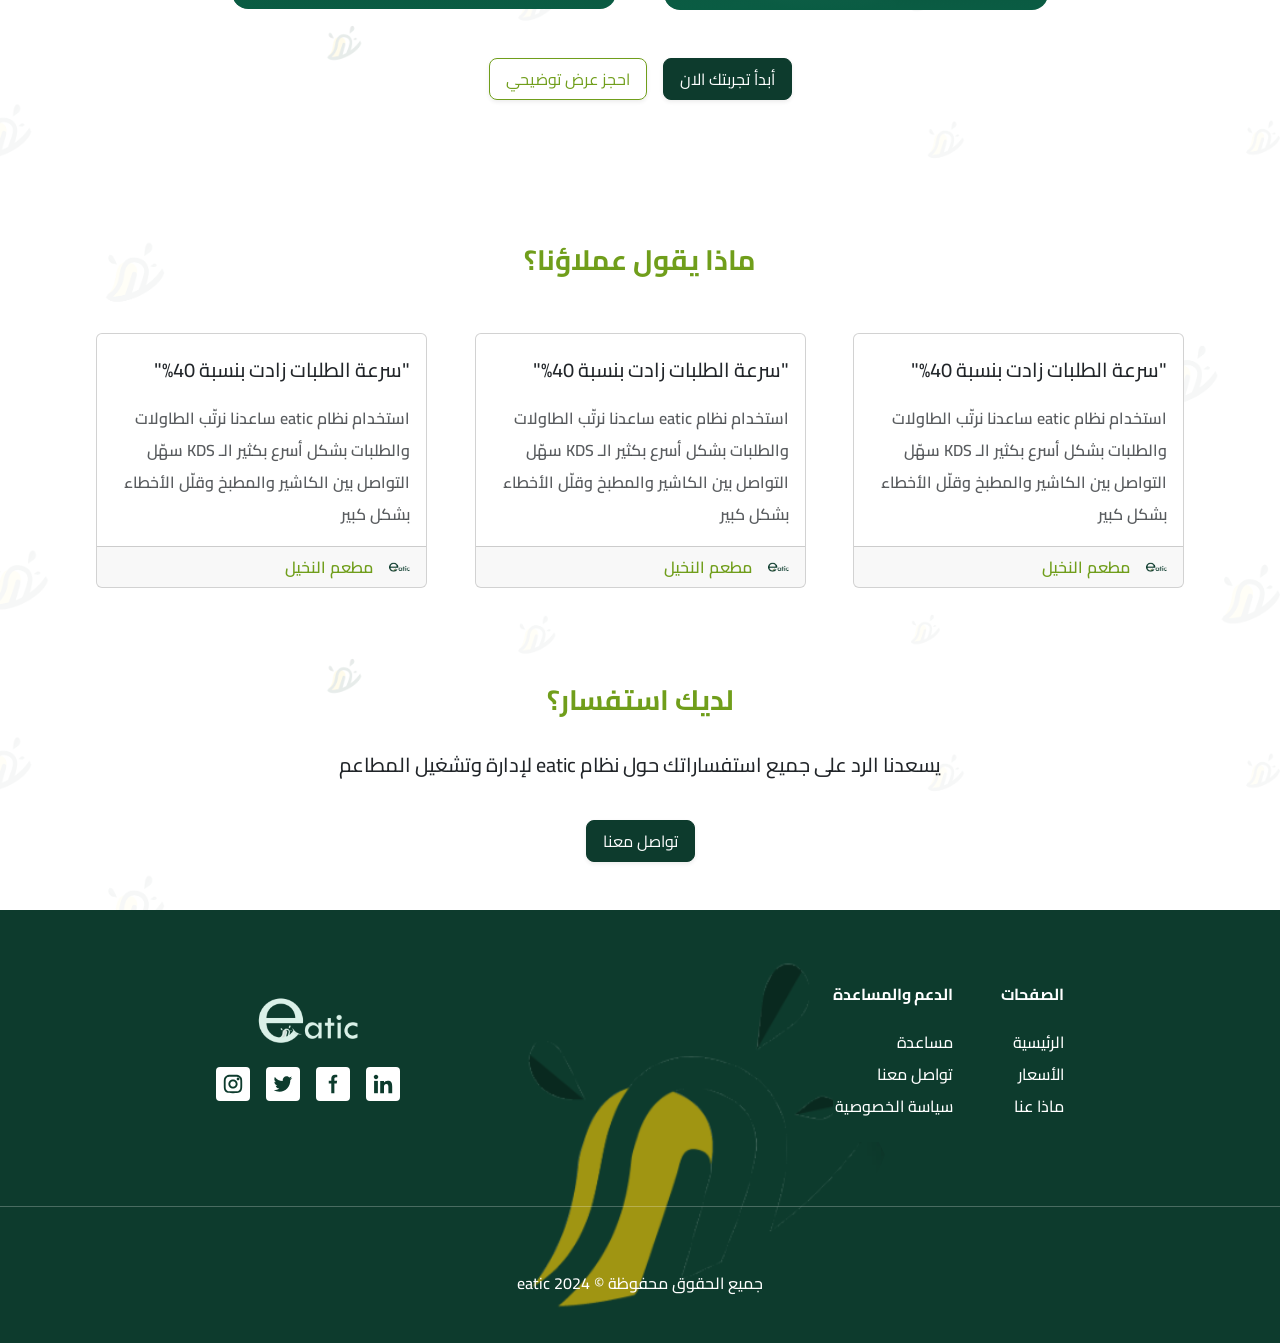
==== commit 61963840: "feat: Introduce new pages for pricing, blogs, help, and about, including a shared navbar, styling, a" ====
--- a/index.html
+++ b/index.html
@@ -9,6 +9,7 @@
   <link rel="stylesheet" href="./css/bootstrap.min.css" />
   <link rel="stylesheet" href="./css/style.css" />
   <title>eatic</title>
+  <link rel="icon" type="image/png" href="assets/logo.png" />
 </head>
 
 <body>
--- a/css/style.css
+++ b/css/style.css
@@ -58,20 +58,14 @@
 }
 
 
-.navbar-nav .nav-link.active, .navbar-nav .nav-link.show{
-     color: #709E1B !important;
-     font-weight: 700 !important;   
-}
+
 
 
 .w-3{
      width: 32%;
 }
 
-.navbar-nav .nav-link.active, .navbar-nav .nav-link.show{
-     font-size: large;
-     font-weight: 500;
-}
+
 img.logo {
     width: 100px;
 }
@@ -268,16 +262,14 @@
   border-radius: 2px;
   opacity: 0.95;
 }
-.navbar .nav-link:hover {
-  color: var(--bs-secondary);
+.navbar .nav-link:hover,
+.navbar .nav-link.active {
+  color: var(--bs-secondary) !important;
+  transform: translateY(-2px);
 }
 .navbar .nav-link:hover::after,
 .navbar .nav-link.active::after {
   transform: translateX(-50%) scaleX(1);
-}
-
-.navbar .nav-link:hover {
-  transform: translateY(-2px);
 }
 
 
